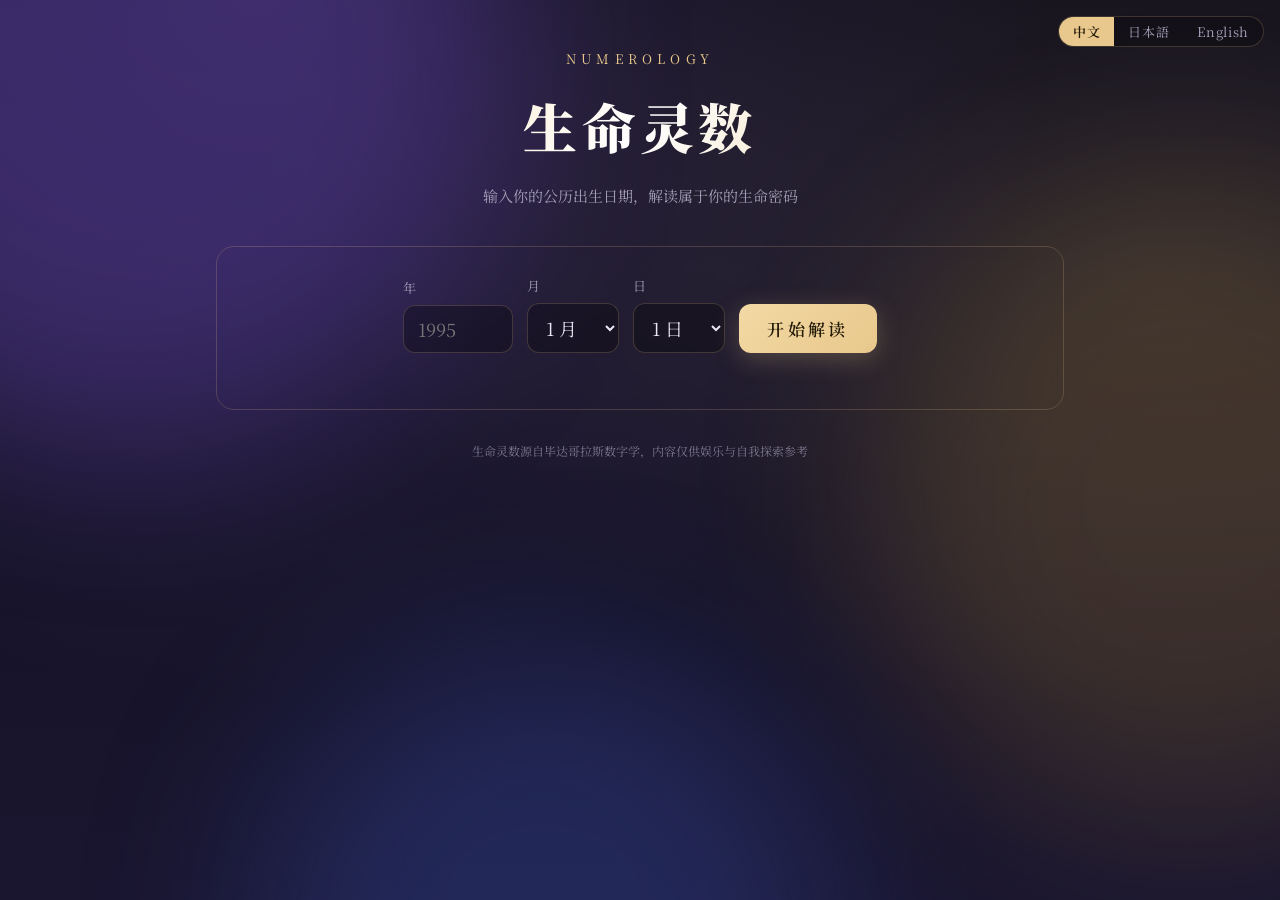
==== index.html @ 803d7cf0 "Redirect site root to /number/ Co-Authored-By: Claude Opus 5.5 (1M context) <noreply@anthropic.com>" ====
<!DOCTYPE html>
<html lang="zh-CN">
<head>
<meta charset="UTF-8">
<meta name="viewport" content="width=device-width, initial-scale=1.0">
<title>tititico</title>
<meta http-equiv="refresh" content="0; url=./number/">
<link rel="canonical" href="./number/">
<style>body{margin:0;min-height:100vh;display:flex;align-items:center;justify-content:center;background:#0f0d1a;color:#ece6f5;font-family:serif}a{color:#e8c88c}</style>
</head>
<body>
<p>正在跳转… <a href="./number/">点这里进入生命灵数</a></p>
<script>location.replace("./number/");</script>
</body>
</html>
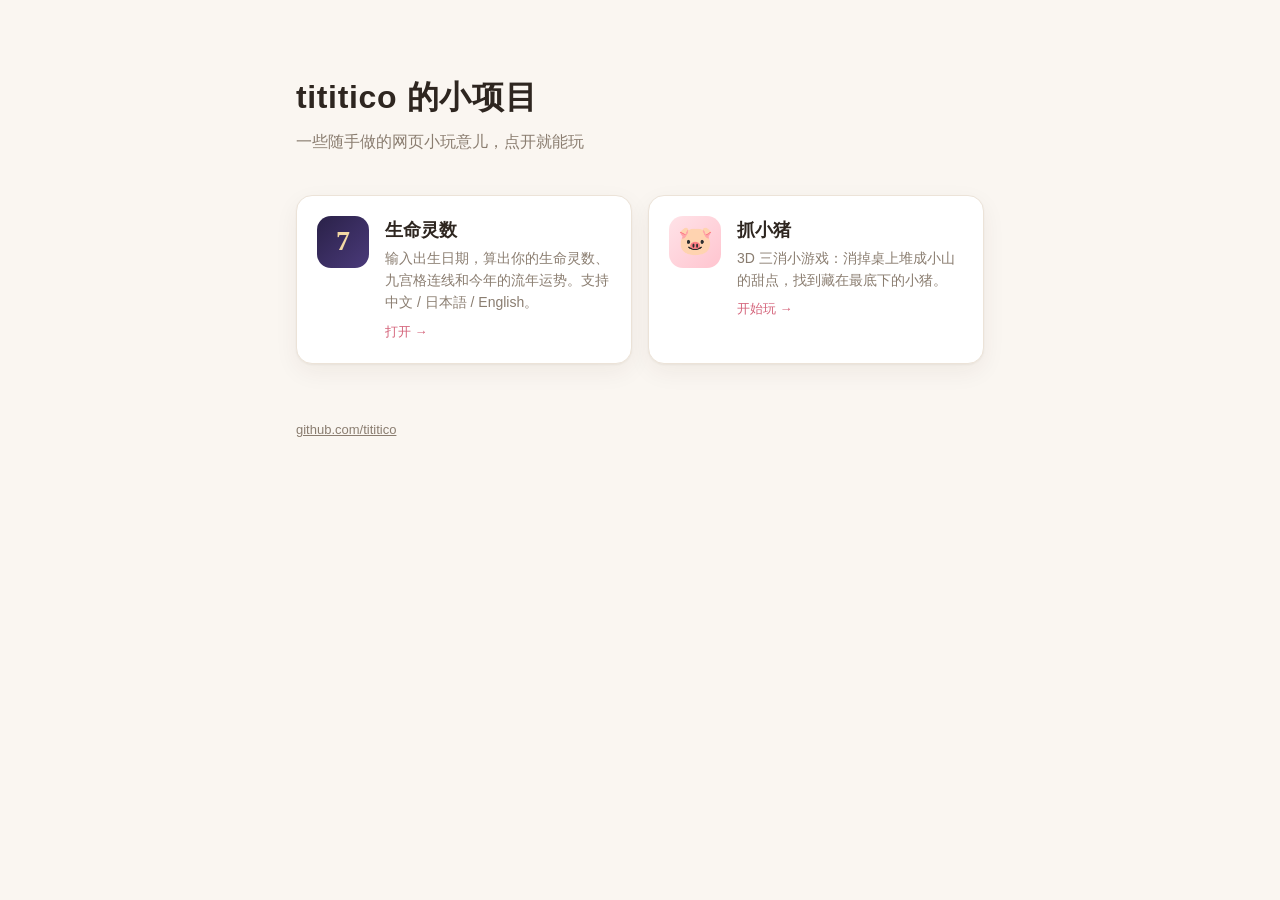
==== commit e4dd6e1e: "Mobile layout for piggy; add navigation homepage Co-Authored-By: Claude Opus 5.5 (1M context) <norep" ====
--- a/index.html
+++ b/index.html
@@ -3,13 +3,95 @@
 <head>
 <meta charset="UTF-8">
 <meta name="viewport" content="width=device-width, initial-scale=1.0">
-<title>tititico</title>
-<meta http-equiv="refresh" content="0; url=./number/">
-<link rel="canonical" href="./number/">
-<style>body{margin:0;min-height:100vh;display:flex;align-items:center;justify-content:center;background:#0f0d1a;color:#ece6f5;font-family:serif}a{color:#e8c88c}</style>
+<title>tititico 的小项目</title>
+<meta name="description" content="tititico 做的一些网页小玩意儿">
+<style>
+  :root {
+    --bg: #faf6f1;
+    --card: #ffffff;
+    --border: #ece3d8;
+    --text: #2e2620;
+    --muted: #8a7d70;
+    --accent: #d4637a;
+    --shadow: 0 1px 2px rgba(60, 40, 20, 0.05), 0 8px 24px rgba(60, 40, 20, 0.06);
+  }
+  @media (prefers-color-scheme: dark) {
+    :root {
+      --bg: #16131a;
+      --card: #201c25;
+      --border: #332d3a;
+      --text: #eee8f2;
+      --muted: #a39aab;
+      --accent: #f08aa0;
+      --shadow: 0 1px 2px rgba(0, 0, 0, 0.3), 0 8px 24px rgba(0, 0, 0, 0.25);
+    }
+  }
+  * { box-sizing: border-box; margin: 0; padding: 0; }
+  body {
+    min-height: 100vh;
+    background: var(--bg);
+    color: var(--text);
+    font-family: -apple-system, "PingFang SC", "Microsoft YaHei", "Noto Sans SC", sans-serif;
+    line-height: 1.6;
+  }
+  main { max-width: 720px; margin: 0 auto; padding: 72px 16px 48px; }
+  header { margin-bottom: 40px; }
+  h1 { font-size: 32px; font-weight: 700; letter-spacing: 0.02em; }
+  header p { color: var(--muted); margin-top: 6px; }
+
+  .list { display: grid; grid-template-columns: repeat(auto-fill, minmax(280px, 1fr)); gap: 16px; }
+  .card {
+    display: flex; gap: 16px; align-items: flex-start;
+    padding: 20px; border-radius: 16px;
+    background: var(--card); border: 1px solid var(--border); box-shadow: var(--shadow);
+    color: inherit; text-decoration: none;
+    transition: transform .15s ease, border-color .15s ease;
+  }
+  .card:hover { transform: translateY(-2px); border-color: var(--accent); }
+  .card:focus-visible { outline: 2px solid var(--accent); outline-offset: 2px; }
+  .icon {
+    flex: none; width: 52px; height: 52px; border-radius: 14px;
+    display: flex; align-items: center; justify-content: center; font-size: 28px;
+  }
+  .icon.number { background: linear-gradient(135deg, #2a2148, #4a3a7a); color: #f3d9a4; font-family: Georgia, serif; font-weight: 700; }
+  .icon.piggy { background: linear-gradient(135deg, #ffe3e8, #ffc4cf); }
+  .card h2 { font-size: 18px; font-weight: 600; }
+  .card p { font-size: 14px; color: var(--muted); margin-top: 2px; }
+  .card .go { font-size: 13px; color: var(--accent); margin-top: 8px; display: inline-block; }
+
+  footer { margin-top: 56px; font-size: 13px; color: var(--muted); }
+  footer a { color: var(--muted); }
+</style>
 </head>
 <body>
-<p>正在跳转… <a href="./number/">点这里进入生命灵数</a></p>
-<script>location.replace("./number/");</script>
+<main>
+  <header>
+    <h1>tititico 的小项目</h1>
+    <p>一些随手做的网页小玩意儿，点开就能玩</p>
+  </header>
+
+  <div class="list">
+    <a class="card" href="./number/">
+      <div class="icon number">7</div>
+      <div>
+        <h2>生命灵数</h2>
+        <p>输入出生日期，算出你的生命灵数、九宫格连线和今年的流年运势。支持中文 / 日本語 / English。</p>
+        <span class="go">打开 →</span>
+      </div>
+    </a>
+    <a class="card" href="./piggy/">
+      <div class="icon piggy">🐷</div>
+      <div>
+        <h2>抓小猪</h2>
+        <p>3D 三消小游戏：消掉桌上堆成小山的甜点，找到藏在最底下的小猪。</p>
+        <span class="go">开始玩 →</span>
+      </div>
+    </a>
+  </div>
+
+  <footer>
+    <a href="https://github.com/tititico">github.com/tititico</a>
+  </footer>
+</main>
 </body>
 </html>
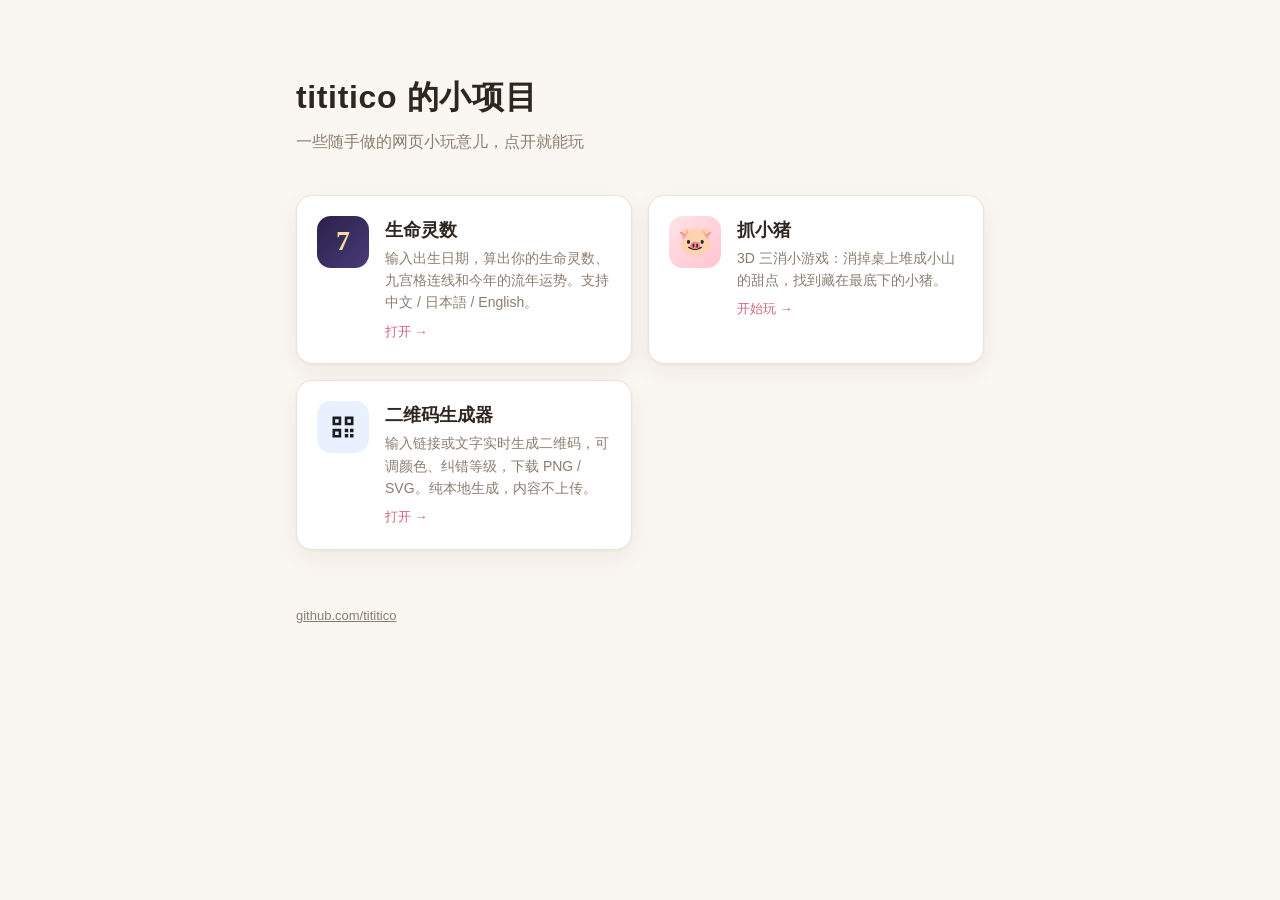
==== commit ef342ce5: "Add QR code generator; link it from the homepage Co-Authored-By: Claude Opus 5.5 <noreply@anthropic." ====
--- a/index.html
+++ b/index.html
@@ -55,6 +55,8 @@
   }
   .icon.number { background: linear-gradient(135deg, #2a2148, #4a3a7a); color: #f3d9a4; font-family: Georgia, serif; font-weight: 700; }
   .icon.piggy { background: linear-gradient(135deg, #ffe3e8, #ffc4cf); }
+  .icon.qrcode { background: #eaf1fe; }
+  .icon.qrcode svg { width: 28px; height: 28px; }
   .card h2 { font-size: 18px; font-weight: 600; }
   .card p { font-size: 14px; color: var(--muted); margin-top: 2px; }
   .card .go { font-size: 13px; color: var(--accent); margin-top: 8px; display: inline-block; }
@@ -87,6 +89,16 @@
         <span class="go">开始玩 →</span>
       </div>
     </a>
+    <a class="card" href="./qrcode/">
+      <div class="icon qrcode" aria-hidden="true">
+        <svg viewBox="0 0 16 16"><path d="M2 2h5v5H2zM9 2h5v5H9zM2 9h5v5H2zM9 9h2v2H9zM12 9h2v2h-2zM9 12h2v2H9zM12 12h2v2h-2z" fill="#1a1d21"/><path d="M3.5 3.5h2v2h-2zM10.5 3.5h2v2h-2zM3.5 10.5h2v2h-2z" fill="#eaf1fe"/></svg>
+      </div>
+      <div>
+        <h2>二维码生成器</h2>
+        <p>输入链接或文字实时生成二维码，可调颜色、纠错等级，下载 PNG / SVG。纯本地生成，内容不上传。</p>
+        <span class="go">打开 →</span>
+      </div>
+    </a>
   </div>
 
   <footer>
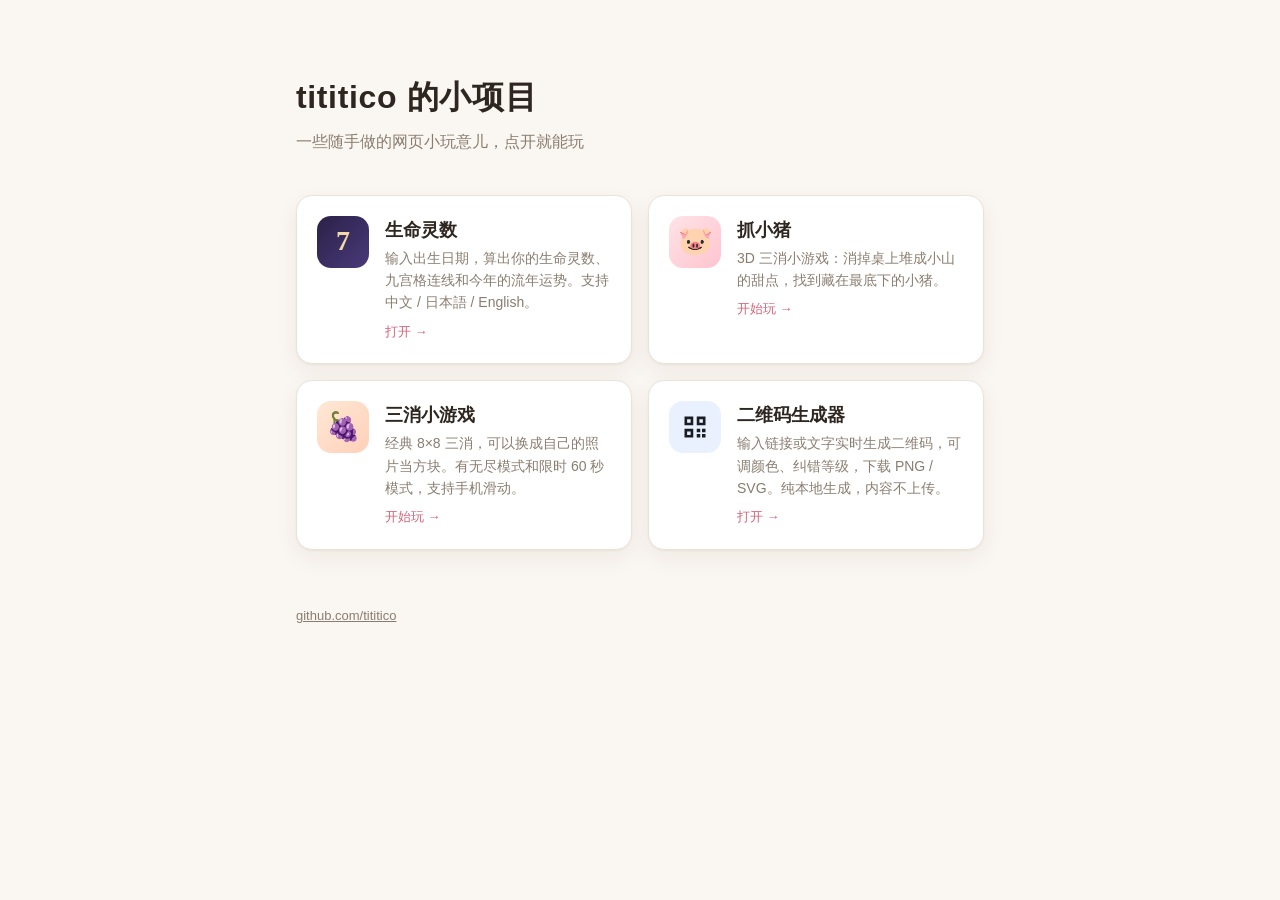
==== commit 799ceea0: "Add match-3 game; link it from the homepage Co-Authored-By: Claude Opus 5.5 <noreply@anthropic.com>" ====
--- a/index.html
+++ b/index.html
@@ -55,6 +55,7 @@
   }
   .icon.number { background: linear-gradient(135deg, #2a2148, #4a3a7a); color: #f3d9a4; font-family: Georgia, serif; font-weight: 700; }
   .icon.piggy { background: linear-gradient(135deg, #ffe3e8, #ffc4cf); }
+  .icon.match3 { background: linear-gradient(135deg, #ffe8d6, #ffd0b8); }
   .icon.qrcode { background: #eaf1fe; }
   .icon.qrcode svg { width: 28px; height: 28px; }
   .card h2 { font-size: 18px; font-weight: 600; }
@@ -89,6 +90,14 @@
         <span class="go">开始玩 →</span>
       </div>
     </a>
+    <a class="card" href="./match3/">
+      <div class="icon match3">🍇</div>
+      <div>
+        <h2>三消小游戏</h2>
+        <p>经典 8×8 三消，可以换成自己的照片当方块。有无尽模式和限时 60 秒模式，支持手机滑动。</p>
+        <span class="go">开始玩 →</span>
+      </div>
+    </a>
     <a class="card" href="./qrcode/">
       <div class="icon qrcode" aria-hidden="true">
         <svg viewBox="0 0 16 16"><path d="M2 2h5v5H2zM9 2h5v5H9zM2 9h5v5H2zM9 9h2v2H9zM12 9h2v2h-2zM9 12h2v2H9zM12 12h2v2h-2z" fill="#1a1d21"/><path d="M3.5 3.5h2v2h-2zM10.5 3.5h2v2h-2zM3.5 10.5h2v2h-2z" fill="#eaf1fe"/></svg>
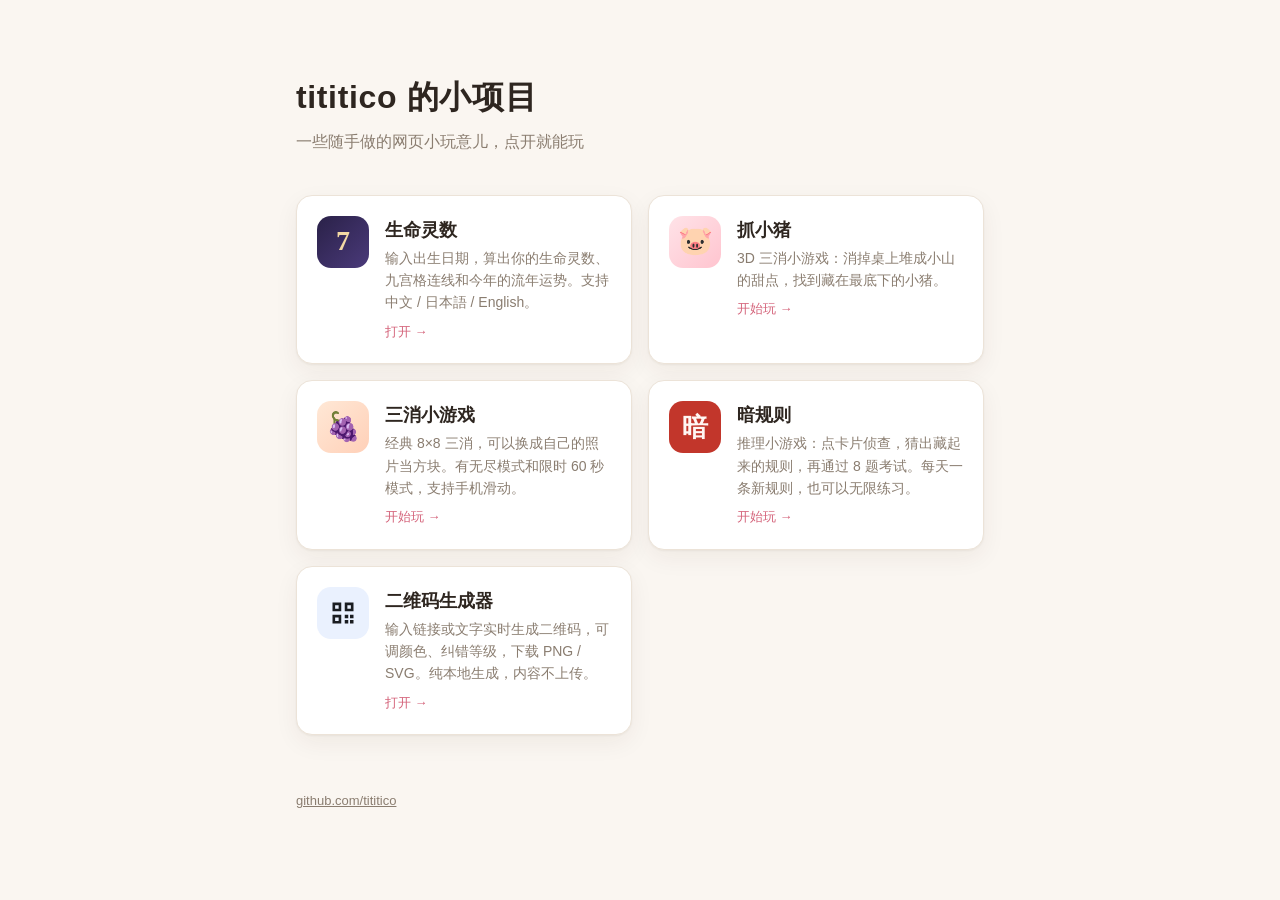
==== commit b1886784: "Add hidden-rule deduction game; link it from the homepage Co-Authored-By: Claude Opus 5.5 <noreply@a" ====
--- a/index.html
+++ b/index.html
@@ -56,6 +56,7 @@
   .icon.number { background: linear-gradient(135deg, #2a2148, #4a3a7a); color: #f3d9a4; font-family: Georgia, serif; font-weight: 700; }
   .icon.piggy { background: linear-gradient(135deg, #ffe3e8, #ffc4cf); }
   .icon.match3 { background: linear-gradient(135deg, #ffe8d6, #ffd0b8); }
+  .icon.hidden-rule { background: #c2362b; color: #fff6f3; font-family: "Songti SC", "SimSun", serif; font-weight: 900; font-size: 26px; }
   .icon.qrcode { background: #eaf1fe; }
   .icon.qrcode svg { width: 28px; height: 28px; }
   .card h2 { font-size: 18px; font-weight: 600; }
@@ -98,6 +99,14 @@
         <span class="go">开始玩 →</span>
       </div>
     </a>
+    <a class="card" href="./hidden-rule/">
+      <div class="icon hidden-rule">暗</div>
+      <div>
+        <h2>暗规则</h2>
+        <p>推理小游戏：点卡片侦查，猜出藏起来的规则，再通过 8 题考试。每天一条新规则，也可以无限练习。</p>
+        <span class="go">开始玩 →</span>
+      </div>
+    </a>
     <a class="card" href="./qrcode/">
       <div class="icon qrcode" aria-hidden="true">
         <svg viewBox="0 0 16 16"><path d="M2 2h5v5H2zM9 2h5v5H9zM2 9h5v5H2zM9 9h2v2H9zM12 9h2v2h-2zM9 12h2v2H9zM12 12h2v2h-2z" fill="#1a1d21"/><path d="M3.5 3.5h2v2h-2zM10.5 3.5h2v2h-2zM3.5 10.5h2v2h-2z" fill="#eaf1fe"/></svg>
